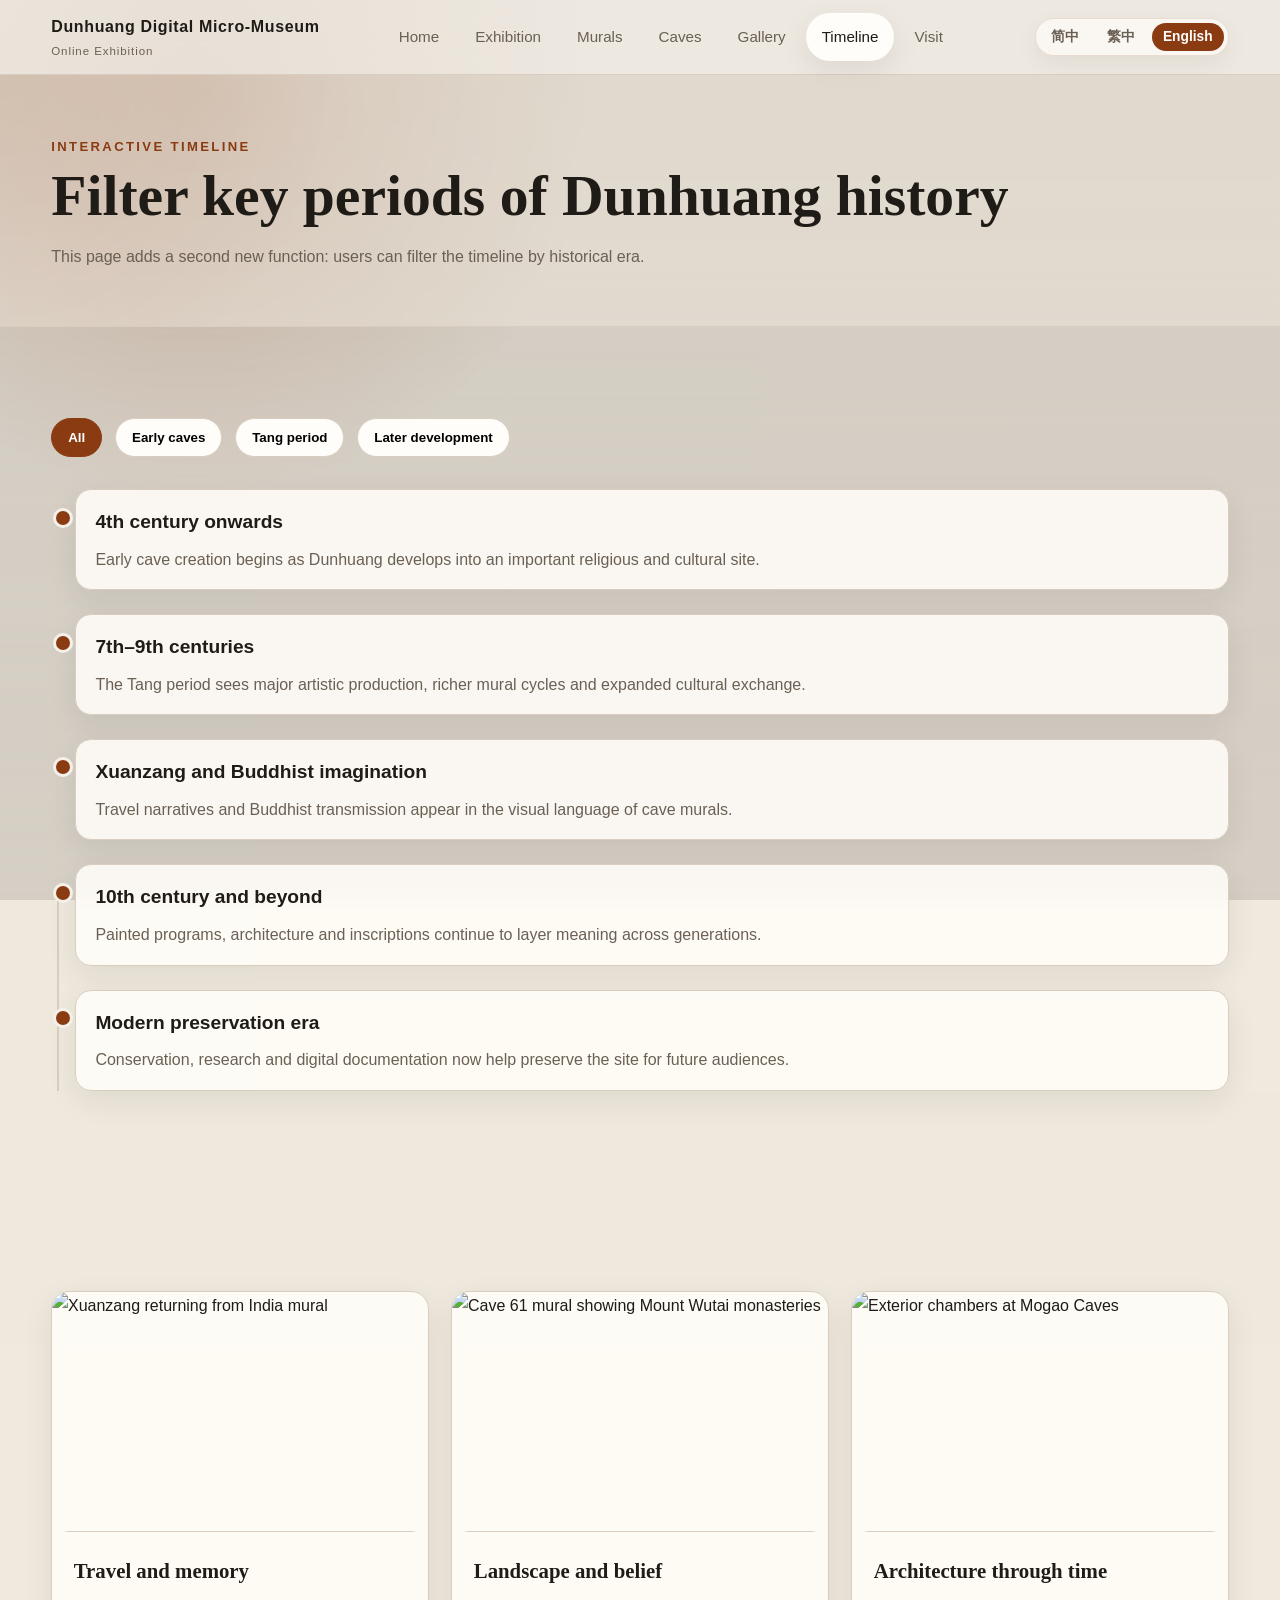
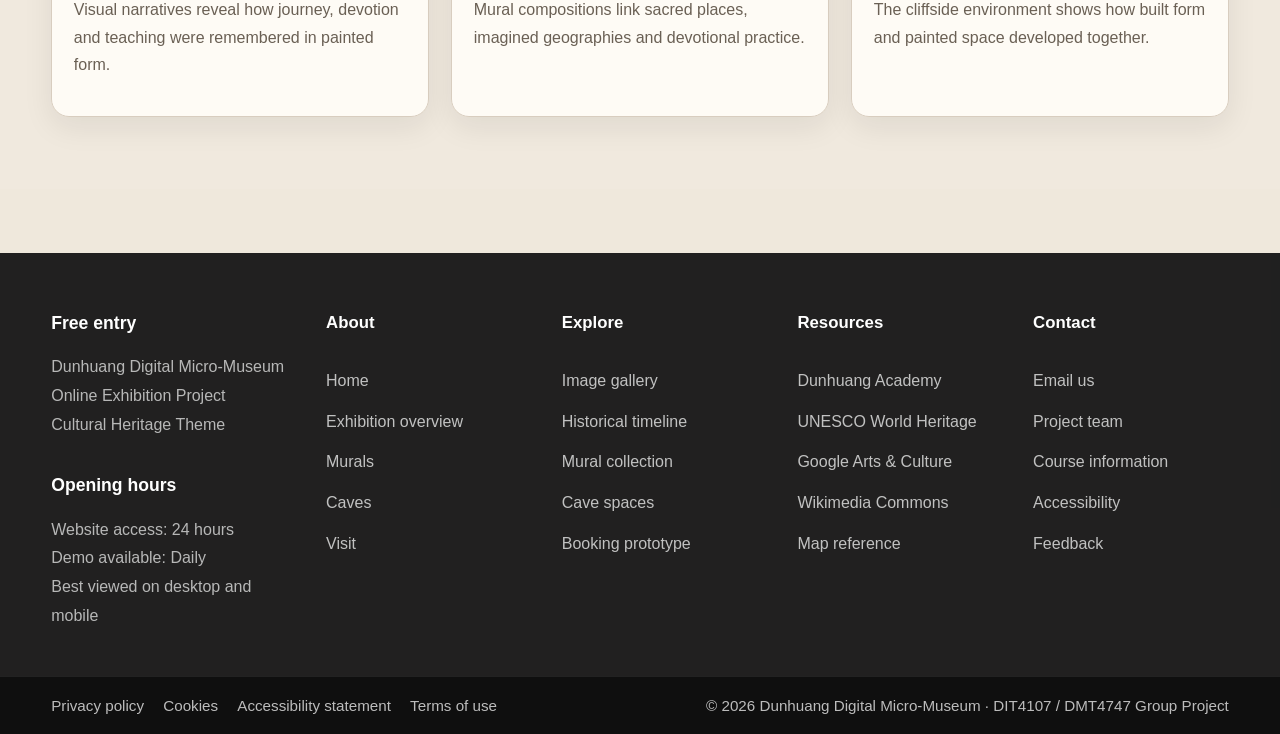
==== timeline.html @ 52dc7000 "Add files via upload" ====
<!DOCTYPE html>
<html lang="en">
<head>
  <meta charset="UTF-8">
  <meta name="viewport" content="width=device-width, initial-scale=1.0">
  <title>Timeline | Dunhuang Digital Micro-Museum</title>
  <meta name="description" content="Filterable timeline for Dunhuang and the Mogao Caves.">
  <link rel="stylesheet" href="styles.css">
</head>
<body class="page-timeline page-blur-bg">
  <header class="site-header"><div class="container header-inner"><a class="brand" href="index.html">Dunhuang Digital Micro-Museum<small>Online Exhibition</small></a><button class="nav-toggle" aria-label="Open menu">☰</button><nav class="site-nav" aria-label="Main navigation"><a href="index.html">Home</a><a href="exhibition.html">Exhibition</a><a href="murals.html">Murals</a><a href="caves.html">Caves</a><a href="gallery.html">Gallery</a><a href="timeline.html">Timeline</a><a href="visit.html">Visit</a></nav></div></header>

  <main>
    <section class="page-hero">
      <div class="container">
        <div class="kicker">Interactive Timeline</div>
        <h1>Filter key periods of Dunhuang history</h1>
        <p>This page adds a second new function: users can filter the timeline by historical era.</p>
      </div>
    </section>

    <section class="section">
      <div class="container">
        <div class="tab-bar reveal">
          <button class="tab-btn active" data-era-btn="all">All</button>
          <button class="tab-btn" data-era-btn="early">Early caves</button>
          <button class="tab-btn" data-era-btn="tang">Tang period</button>
          <button class="tab-btn" data-era-btn="later">Later development</button>
        </div>

        <div class="timeline">
          <article class="timeline-item reveal timeline-card" data-era="early">
            <h3>4th century onwards</h3>
            <p>Early cave creation begins as Dunhuang develops into an important religious and cultural site.</p>
          </article>
          <article class="timeline-item reveal timeline-card" data-era="tang">
            <h3>7th–9th centuries</h3>
            <p>The Tang period sees major artistic production, richer mural cycles and expanded cultural exchange.</p>
          </article>
          <article class="timeline-item reveal timeline-card" data-era="tang">
            <h3>Xuanzang and Buddhist imagination</h3>
            <p>Travel narratives and Buddhist transmission appear in the visual language of cave murals.</p>
          </article>
          <article class="timeline-item reveal timeline-card" data-era="later">
            <h3>10th century and beyond</h3>
            <p>Painted programs, architecture and inscriptions continue to layer meaning across generations.</p>
          </article>
          <article class="timeline-item reveal timeline-card" data-era="later">
            <h3>Modern preservation era</h3>
            <p>Conservation, research and digital documentation now help preserve the site for future audiences.</p>
          </article>
        </div>
      </div>
    </section>

    <section class="section">
      <div class="container card-grid">
        <article class="museum-card reveal">
          <img class="real-photo" src="https://commons.wikimedia.org/wiki/Special:FilePath/Eighth%20century%20Dunhuang%20cave%20mural%20depicting%20Xuanzang%20returning%20from%20India.jpg" alt="Xuanzang returning from India mural">
          <div class="card-body">
            <h3>Travel and memory</h3>
            <p>Visual narratives reveal how journey, devotion and teaching were remembered in painted form.</p>
          </div>
        </article>
        <article class="museum-card reveal">
          <img class="real-photo" src="https://commons.wikimedia.org/wiki/Special:FilePath/Mogao%20Cave%2061,%20painting%20of%20Mount%20Wutai%20monasteries.jpg" alt="Cave 61 mural showing Mount Wutai monasteries">
          <div class="card-body">
            <h3>Landscape and belief</h3>
            <p>Mural compositions link sacred places, imagined geographies and devotional practice.</p>
          </div>
        </article>
        <article class="museum-card reveal">
          <img class="real-photo" src="https://commons.wikimedia.org/wiki/Special:FilePath/Mogao%20Caves%20Exterior%20And%20Chambers.jpeg" alt="Exterior chambers at Mogao Caves">
          <div class="card-body">
            <h3>Architecture through time</h3>
            <p>The cliffside environment shows how built form and painted space developed together.</p>
          </div>
        </article>
      </div>
    </section>
  </main>

  <footer class="mega-footer"><div class="container mega-footer-grid"><div class="footer-info"><div class="footer-block"><h3>Free entry</h3><p>Dunhuang Digital Micro-Museum<br>Online Exhibition Project<br>Cultural Heritage Theme</p></div><div class="footer-block"><h3>Opening hours</h3><p>Website access: 24 hours<br>Demo available: Daily<br>Best viewed on desktop and mobile</p></div></div><div class="footer-column"><h4>About</h4><a href="index.html">Home</a><a href="exhibition.html">Exhibition overview</a><a href="murals.html">Murals</a><a href="caves.html">Caves</a><a href="visit.html">Visit</a></div><div class="footer-column"><h4>Explore</h4><a href="gallery.html">Image gallery</a><a href="timeline.html">Historical timeline</a><a href="murals.html">Mural collection</a><a href="caves.html">Cave spaces</a><a href="visit.html">Booking prototype</a></div><div class="footer-column"><h4>Resources</h4><a href="https://www.dha.ac.cn/" target="_blank" rel="noopener">Dunhuang Academy</a><a href="https://whc.unesco.org/en/list/440/" target="_blank" rel="noopener">UNESCO World Heritage</a><a href="https://artsandculture.google.com/" target="_blank" rel="noopener">Google Arts &amp; Culture</a><a href="https://commons.wikimedia.org/wiki/Mogao_Caves" target="_blank" rel="noopener">Wikimedia Commons</a><a href="https://www.google.com/maps" target="_blank" rel="noopener">Map reference</a></div><div class="footer-column"><h4>Contact</h4><a href="mailto:yourname@example.com">Email us</a><a href="#">Project team</a><a href="#">Course information</a><a href="#">Accessibility</a><a href="#">Feedback</a></div></div><div class="footer-bottom"><div class="container footer-bottom-inner"><div class="footer-bottom-links"><a href="#">Privacy policy</a><a href="#">Cookies</a><a href="#">Accessibility statement</a><a href="#">Terms of use</a></div><p>© 2026 Dunhuang Digital Micro-Museum · DIT4107 / DMT4747 Group Project</p></div></div></footer>

  <script src="main.js"></script>
</body>
</html>
---- styles.css ----
:root {
  --bg: #f5f1ea;
  --bg-soft: #efe8dc;
  --paper: #fffdf9;
  --text: #1f1b16;
  --muted: #6a6054;
  --line: #d8cdbf;
  --accent: #8a3b12;
  --accent-dark: #5e240b;
  --shadow: 0 10px 30px rgba(31, 27, 22, 0.08);
  --radius: 18px;
  --max: 1240px;
}

* { box-sizing: border-box; }
html { scroll-behavior: smooth; }
body {
  margin: 0;
  font-family: "Segoe UI", Arial, sans-serif;
  background: var(--bg);
  color: var(--text);
  line-height: 1.7;
}
img { max-width: 100%; display: block; }
a { color: inherit; text-decoration: none; }
.container { width: min(92%, var(--max)); margin: 0 auto; }
.kicker {
  text-transform: uppercase;
  letter-spacing: 0.18em;
  font-size: 0.82rem;
  color: var(--accent);
  font-weight: 700;
}
.section-title {
  margin: 0.4rem 0 1rem;
  font-size: clamp(1.8rem, 3.2vw, 2.8rem);
  line-height: 1.15;
  font-family: Georgia, "Times New Roman", serif;
}
.section-text { color: var(--muted); max-width: 760px; }

.site-header {
  position: sticky; top: 0; z-index: 1000;
  background: rgba(245, 241, 234, 0.94);
  backdrop-filter: blur(10px);
  border-bottom: 1px solid var(--line);
}
.header-inner {
  min-height: 74px; display: flex; align-items: center; justify-content: space-between; gap: 1rem;
}
.brand { font-weight: 700; letter-spacing: 0.04em; }
.brand small {
  display: block; color: var(--muted); font-weight: 500; letter-spacing: 0.08em; font-size: 0.72rem; margin-top: 0.1rem;
}
.nav-toggle {
  display: none; background: var(--paper); border: 1px solid var(--line); border-radius: 10px; padding: 0.6rem 0.75rem; cursor: pointer;
}
.site-nav { display: flex; align-items: center; gap: 0.35rem; flex-wrap: wrap; }
.site-nav a {
  padding: 0.72rem 0.95rem; border-radius: 999px; color: var(--muted); transition: 0.25s ease; font-size: 0.95rem;
}
.site-nav a:hover,
.site-nav a:focus,
.site-nav a.active { background: var(--paper); color: var(--text); box-shadow: var(--shadow); }

.hero {
  padding: 4.6rem 0 4rem;
  background: radial-gradient(circle at top right, rgba(138, 59, 18, 0.12), transparent 24%), linear-gradient(135deg, #f8f4ed 0%, #efe3d1 45%, #e5d2bf 100%);
  border-bottom: 1px solid var(--line);
}
.hero-grid { display: grid; grid-template-columns: 1.1fr 0.9fr; gap: 2rem; align-items: center; }
.hero-copy h1 {
  margin: 0.6rem 0 1rem; font-size: clamp(2.4rem, 5vw, 4.1rem); line-height: 1.02; font-family: Georgia, "Times New Roman", serif;
}
.hero-copy p { color: var(--muted); max-width: 700px; font-size: 1.06rem; }
.hero-actions { display: flex; flex-wrap: wrap; gap: 1rem; margin-top: 2rem; }
.btn {
  display: inline-flex; align-items: center; justify-content: center; padding: 0.92rem 1.35rem; border-radius: 999px; font-weight: 700; border: 1px solid transparent; transition: 0.25s ease; cursor: pointer;
}
.btn-primary { background: var(--accent); color: #fff; }
.btn-primary:hover, .btn-primary:focus { background: var(--accent-dark); transform: translateY(-2px); }
.btn-secondary { background: transparent; border-color: var(--text); }
.btn-secondary:hover, .btn-secondary:focus { background: var(--text); color: #fff; }
.hero-media {
  display: grid; gap: 1rem;
}
.hero-photo-card {
  background: var(--paper); border: 1px solid var(--line); border-radius: 24px; overflow: hidden; box-shadow: var(--shadow);
}
.hero-photo-card img { width: 100%; height: 460px; object-fit: cover; }
.hero-caption {
  padding: 0.95rem 1.1rem; color: var(--muted); font-size: 0.95rem; border-top: 1px solid var(--line);
}
.hero-mini-grid { display: grid; grid-template-columns: 1fr 1fr; gap: 1rem; }
.hero-mini-grid img { width: 100%; height: 160px; object-fit: cover; border-radius: 18px; border: 1px solid var(--line); box-shadow: var(--shadow); }

.page-hero {
  padding: 3.8rem 0 2.5rem;
  background: radial-gradient(circle at top left, rgba(138, 59, 18, 0.08), transparent 22%), var(--bg-soft);
  border-bottom: 1px solid var(--line);
}
.page-hero h1 {
  margin: 0.4rem 0 0.8rem; font-size: clamp(2.2rem, 4.6vw, 3.6rem); font-family: Georgia, "Times New Roman", serif; line-height: 1.08;
}
.page-hero p { max-width: 760px; color: var(--muted); }

.section { padding: 4.5rem 0; }
.card-grid { display: grid; grid-template-columns: repeat(3, 1fr); gap: 1.4rem; margin-top: 2rem; }
.museum-card {
  background: var(--paper); border: 1px solid var(--line); border-radius: var(--radius); overflow: hidden; box-shadow: var(--shadow); transition: 0.25s ease;
}
.museum-card:hover, .museum-card:focus-within { transform: translateY(-6px); }
.card-body { padding: 1.35rem; }
.card-body h3 { margin: 0 0 0.5rem; font-size: 1.3rem; font-family: Georgia, "Times New Roman", serif; }
.card-body p { margin: 0 0 1rem; color: var(--muted); }
.card-link { color: var(--accent); font-weight: 700; }
.real-photo {
  width: 100%; height: 240px; object-fit: cover; border-bottom: 1px solid var(--line);
}
.real-photo.tall { height: 320px; }

.editorial-grid { display: grid; grid-template-columns: 1fr 1fr; gap: 2rem; align-items: start; }
.panel {
  background: var(--paper); border: 1px solid var(--line); border-radius: var(--radius); padding: 1.5rem; box-shadow: var(--shadow);
}
.panel ul { margin: 1rem 0 0; padding-left: 1.1rem; }
.panel li { margin-bottom: 0.7rem; color: var(--muted); }
.panel-center {
  max-width: 900px;
  margin: 0 auto;
  text-align: center;
  padding: 2rem 2.5rem;
}

.panel-center .section-text {
  margin: 0 auto;
  max-width: 700px;
}
.feature-list { display: grid; grid-template-columns: repeat(2, 1fr); gap: 1rem; margin-top: 1.5rem; }
.feature-item { background: var(--paper); border: 1px solid var(--line); border-radius: 16px; padding: 1.2rem; }
.feature-item strong { display: block; margin-bottom: 0.4rem; }

.filter-bar, .tab-bar {
  display: flex; flex-wrap: wrap; gap: 0.8rem; margin: 1.2rem 0 2rem;
}
.filter-btn, .tab-btn {
  padding: 0.7rem 1rem; border-radius: 999px; border: 1px solid var(--line); background: var(--paper); cursor: pointer; font-weight: 700; transition: 0.25s ease;
}
.filter-btn:hover, .filter-btn:focus, .filter-btn.active,
.tab-btn:hover, .tab-btn:focus, .tab-btn.active {
  background: var(--accent); color: #fff; border-color: var(--accent);
}
.gallery-grid {
  display: grid; grid-template-columns: repeat(3, 1fr); gap: 1.4rem;
}
.gallery-item {
  background: var(--paper); border: 1px solid var(--line); border-radius: var(--radius); overflow: hidden; box-shadow: var(--shadow); transition: 0.25s ease;
}
.gallery-item.hide { display: none; }
.gallery-body { padding: 1.2rem; }
.gallery-meta { font-size: 0.9rem; color: var(--accent); font-weight: 700; }
.image-credit {
  margin-top: 0.7rem; font-size: 0.85rem; color: var(--muted);
}
.small-btn {
  display: inline-flex; margin-top: 0.9rem; padding: 0.65rem 0.9rem; border-radius: 999px; border: 1px solid var(--line); font-weight: 700; background: transparent; cursor: pointer;
}
.small-btn:hover, .small-btn:focus { background: var(--accent); color: #fff; border-color: var(--accent); }

.timeline {
  position: relative; margin-top: 2rem; padding-left: 1.5rem;
}
.timeline::before {
  content: ""; position: absolute; left: 0.35rem; top: 0; bottom: 0; width: 2px; background: var(--line);
}
.timeline-item {
  position: relative; margin-bottom: 1.5rem; background: var(--paper); border: 1px solid var(--line); border-radius: 16px; padding: 1rem 1rem 1rem 1.2rem; box-shadow: var(--shadow);
}
.timeline-item::before {
  content: ""; position: absolute; left: -1.42rem; top: 1.1rem; width: 14px; height: 14px; border-radius: 50%; background: var(--accent); border: 3px solid var(--bg);
}
.timeline-item h3 { margin: 0 0 0.45rem; font-size: 1.2rem; }
.timeline-item p { margin: 0; color: var(--muted); }
.timeline-card.hide { display: none; }

.schedule-grid { display: grid; grid-template-columns: repeat(2, 1fr); gap: 1.2rem; margin-top: 1.5rem; }
.schedule-card {
  background: var(--paper); border: 1px solid var(--line); border-radius: 18px; padding: 1.2rem; box-shadow: var(--shadow);
}
.schedule-card h3 { margin-top: 0; margin-bottom: 0.45rem; }
.schedule-card p { margin: 0.35rem 0; color: var(--muted); }

.visit-layout { display: grid; grid-template-columns: 1fr 1fr; gap: 1.5rem; margin-top: 2rem; }
.form-card, .info-card {
  background: var(--paper); border: 1px solid var(--line); border-radius: 20px; padding: 1.5rem; box-shadow: var(--shadow);
}
.form-grid { display: grid; gap: 1rem; }
.form-row { display: grid; gap: 0.45rem; }
.form-row label { font-weight: 700; }
.form-row input, .form-row select, .form-row textarea {
  width: 100%; padding: 0.9rem 1rem; border: 1px solid var(--line); border-radius: 14px; background: #fff; font: inherit;
}
.form-row input:focus, .form-row select:focus, .form-row textarea:focus {
  outline: none; border-color: var(--accent); box-shadow: 0 0 0 3px rgba(138, 59, 18, 0.12);
}
.form-note { font-size: 0.92rem; color: var(--muted); }
.form-status {
  margin-top: 1rem; padding: 0.85rem 1rem; border-radius: 14px; display: none;
}
.form-status.show { display: block; background: #efe9df; color: var(--accent-dark); border: 1px solid var(--line); }
.sub-panel {
  margin-top: 1.5rem; padding: 1rem 1.1rem; border-radius: 16px; background: var(--bg-soft); border: 1px solid var(--line);
}
.sub-panel h3 { margin-top: 0; margin-bottom: 0.5rem; font-family: Georgia, "Times New Roman", serif; }
.sub-panel p { margin: 0; color: var(--muted); }

.search-bar {
  display: flex; gap: 0.8rem; margin-bottom: 1.2rem; flex-wrap: wrap;
}
.search-bar input {
  flex: 1 1 260px; padding: 0.9rem 1rem; border: 1px solid var(--line); border-radius: 14px; background: #fff; font: inherit;
}
.search-bar input:focus {
  outline: none; border-color: var(--accent); box-shadow: 0 0 0 3px rgba(138, 59, 18, 0.12);
}

.lightbox {
  position: fixed; inset: 0; background: rgba(15, 15, 15, 0.88); display: none; align-items: center; justify-content: center; padding: 2rem; z-index: 2000;
}
.lightbox.show { display: flex; }
.lightbox-inner {
  max-width: 980px; width: 100%; background: #111; border-radius: 18px; overflow: hidden; box-shadow: 0 24px 60px rgba(0,0,0,0.35);
}
.lightbox img { width: 100%; max-height: 70vh; object-fit: contain; background: #111; }
.lightbox-caption {
  padding: 1rem 1.2rem; color: rgba(255,255,255,0.86); background: #181818;
}
.lightbox-close {
  position: absolute; top: 1rem; right: 1rem; border: 0; background: #fff; color: #111; width: 42px; height: 42px; border-radius: 50%; font-size: 1.2rem; cursor: pointer;
}

.reveal { opacity: 0; transform: translateY(30px); transition: 0.7s ease; }
.reveal.show { opacity: 1; transform: translateY(0); }
@keyframes floatCard { 0%,100% { transform: translateY(0); } 50% { transform: translateY(-8px); } }

.mega-footer {
  margin-top: 4rem; background: #181818; color: #f4f1ea;
}
.mega-footer a { color: rgba(255, 255, 255, 0.72); text-decoration: none; transition: 0.25s ease; }
.mega-footer a:hover, .mega-footer a:focus { color: #ffffff; }
.mega-footer-grid {
  display: grid; grid-template-columns: 1.2fr 1fr 1fr 1fr 1fr; gap: 2.5rem; padding: 3.5rem 0 2.8rem;
}
.footer-info { display: grid; gap: 2rem; }
.footer-block h3 { margin: 0 0 0.9rem; font-size: 1.1rem; color: #ffffff; font-weight: 700; }
.footer-block p { margin: 0; color: rgba(255, 255, 255, 0.68); line-height: 1.8; }
.footer-column h4 { margin: 0 0 1rem; font-size: 1.05rem; color: #ffffff; font-weight: 700; }
.footer-column { display: flex; flex-direction: column; gap: 0.85rem; }
.footer-bottom { border-top: 1px solid rgba(255, 255, 255, 0.08); background: #0f0f0f; }
.footer-bottom-inner { display: flex; justify-content: space-between; align-items: center; gap: 1rem; padding: 1rem 0; flex-wrap: wrap; }
.footer-bottom-links { display: flex; flex-wrap: wrap; gap: 1.2rem; }
.footer-bottom-links a, .footer-bottom p { color: rgba(255, 255, 255, 0.72); font-size: 0.95rem; }
.footer-bottom p { margin: 0; }

@media (max-width: 1100px) {
  .mega-footer-grid,
  .hero-grid,
  .editorial-grid,
  .visit-layout,
  .schedule-grid,
  .card-grid,
  .gallery-grid,
  .feature-list,
  .hero-mini-grid {
    grid-template-columns: 1fr;
  }
}

@media (max-width: 760px) {
  .nav-toggle { display: inline-flex; }
  .site-nav {
    position: absolute; top: 74px; left: 4%; right: 4%; display: none; flex-direction: column; align-items: stretch; padding: 0.8rem; background: var(--paper); border: 1px solid var(--line); border-radius: 18px; box-shadow: var(--shadow);
  }
  .site-nav.open { display: flex; }
  .site-nav a { border-radius: 12px; }
  .hero-copy h1 { font-size: 2.6rem; }
  .section { padding: 3.5rem 0; }
}

@media (max-width: 680px) {
  .mega-footer-grid { grid-template-columns: 1fr; gap: 2rem; }
  .footer-bottom-inner { flex-direction: column; align-items: flex-start; }
}
.showcase-dark {
  background: #050505;
  color: #fff;
  border-top: 1px solid rgba(255,255,255,0.08);
  border-bottom: 1px solid rgba(255,255,255,0.08);
}

.showcase-header {
  display: flex;
  justify-content: space-between;
  align-items: end;
  gap: 1rem;
  margin-bottom: 1.6rem;
}

.showcase-header h2 {
  margin: 0;
  font-size: clamp(2rem, 4vw, 3.2rem);
  line-height: 1.05;
  color: #fff;
  font-family: Georgia, "Times New Roman", serif;
}

.showcase-header a {
  color: rgba(255,255,255,0.88);
  font-weight: 700;
}

.bm-feature-stack {
  display: grid;
  gap: 1.25rem;
}

.bm-small-row {
  display: grid;
  grid-template-columns: 1fr 1fr;
  gap: 1.25rem;
}

.bm-card {
  display: grid;
  overflow: hidden;
  border: 1px solid rgba(255,255,255,0.12);
  background: #111;
  box-shadow: 0 20px 40px rgba(0,0,0,0.22);
}

.bm-card-large {
  grid-template-columns: 1.05fr 0.95fr;
  min-height: 360px;
}

.bm-card-small {
  grid-template-columns: 0.92fr 1.08fr;
  min-height: 240px;
}

.bm-card-copy {
  position: relative;
  padding: 2rem;
  display: flex;
  flex-direction: column;
  justify-content: space-between;
  gap: 1rem;
  background: linear-gradient(135deg, #b79261 0%, #c59f6a 100%);
  color: #171412;
  transition: background 0.35s ease, color 0.35s ease;
}

.bm-copy-dark {
  background: linear-gradient(135deg, #171717 0%, #202020 100%);
  color: #f2eee8;
}

.bm-card:hover .bm-card-copy,
.bm-card:focus-within .bm-card-copy {
  background: linear-gradient(135deg, #151515 0%, #232323 100%);
  color: #ecd7b8;
}

.bm-card-type {
  margin-bottom: 0.9rem;
  font-size: 0.8rem;
  letter-spacing: 0.14em;
  text-transform: uppercase;
  font-weight: 700;
}

.bm-card-title {
  margin: 0;
  font-size: clamp(1.8rem, 3.2vw, 3rem);
  line-height: 1.02;
  font-family: Georgia, "Times New Roman", serif;
}

.bm-card-small .bm-card-title {
  font-size: clamp(1.45rem, 2.4vw, 2.1rem);
}

.bm-card-copy p {
  margin: 0.95rem 0 0;
  max-width: 34rem;
  line-height: 1.7;
}

.bm-card-bottom {
  display: flex;
  justify-content: flex-start;
  align-items: end;
  gap: 1rem;
}

.bm-card-link {
  font-weight: 700;
}


.bm-card-image {
  position: relative;
  overflow: hidden;
  min-height: 100%;
}

.bm-card-image::after {
  content: "";
  position: absolute;
  inset: 0;
  background: linear-gradient(90deg, rgba(0,0,0,0.18), transparent 22%);
  pointer-events: none;
}

.bm-card-image img {
  width: 100%;
  height: 100%;
  object-fit: cover;
  transition: transform 0.7s ease, filter 0.35s ease;
}

.bm-card:hover .bm-card-image img,
.bm-card:focus-within .bm-card-image img {
  transform: scale(1.02);
  filter: saturate(1.02) contrast(1.02);
}

@media (max-width: 1100px) {
  .bm-card-large,
  .bm-card-small,
  .bm-small-row {
    grid-template-columns: 1fr;
  }

  .bm-card-large,
  .bm-card-small {
    min-height: auto;
  }
}

@media (max-width: 760px) {
  .showcase-header {
    flex-direction: column;
    align-items: flex-start;
  }

  .bm-card-copy {
    padding: 1.4rem;
  }

  .bm-card-badge {
    min-width: 72px;
    min-height: 72px;
    font-size: 0.75rem;
  }
}
.photo-feature-card {
  background: var(--paper);
  border: 1px solid var(--line);
  border-radius: 26px;
  overflow: hidden;
  box-shadow: var(--shadow);
  transition: transform 0.3s ease, box-shadow 0.3s ease;
}

.photo-feature-card:hover,
.photo-feature-card:focus-within {
  transform: translateY(-6px);
  box-shadow: 0 18px 40px rgba(31, 27, 22, 0.12);
}

.photo-feature-image-wrap {
  overflow: hidden;
  background: #ddd;
}

.photo-feature-image {
  width: 100%;
  height: 480px;
  object-fit: cover;
  display: block;
  transition: transform 0.7s ease, filter 0.35s ease;
}

.photo-feature-card:hover .photo-feature-image,
.photo-feature-card:focus-within .photo-feature-image {
  transform: scale(1.02);
  filter: saturate(1.03) contrast(1.03);
}

.photo-feature-caption {
  padding: 1rem 1.2rem 1.25rem;
  color: var(--muted);
  font-size: 0.98rem;
}

.museum-card-photo {
  overflow: hidden;
}

.card-media-photo {
  position: relative;
  overflow: hidden;
  min-height: 280px;
  background: #ddd;
}

.card-media-photo::after {
  content: "";
  position: absolute;
  inset: 0;
  background: linear-gradient(180deg, transparent 0%, rgba(0,0,0,0.04) 100%);
  pointer-events: none;
}

.real-card-photo {
  width: 100%;
  height: 320px;
  object-fit: cover;
  display: block;
  transition: transform 0.7s ease, filter 0.35s ease;
}

.museum-card:hover .real-card-photo,
.museum-card:focus-within .real-card-photo {
  transform: scale(1.05);
  filter: saturate(1.03) contrast(1.03);
}

@media (max-width: 960px) {
  .photo-feature-image {
    height: 340px;
  }

  .real-card-photo {
    height: 260px;
  }
}

@media (max-width: 760px) {
  .photo-feature-image {
    height: 260px;
  }

  .real-card-photo {
    height: 220px;
  }
}
/* =========================
   Clear image background for each page
   Put this at the END of styles.css
   ========================= */

body.page-blur-bg {
  position: relative;
  min-height: 100vh;
  background-color: #efe8dc;
  overflow-x: hidden;
}

body.page-blur-bg::before {
  content: "";
  position: fixed;
  inset: 0;
  z-index: 0;
  background-image: var(--page-bg-image);
  background-size: cover;
  background-position: center;
  background-repeat: no-repeat;
  background-attachment: fixed;
  filter: blur(4px) saturate(1.16) contrast(1.08) brightness(0.74);
  transform: scale(1.025);
  opacity: 1;
  pointer-events: none;
}

body.page-blur-bg::after {
  content: "";
  position: fixed;
  inset: 0;
  z-index: 1;
  background:
    linear-gradient(rgba(60, 42, 28, 0.18), rgba(60, 42, 28, 0.18)),
    radial-gradient(circle at 15% 10%, rgba(138, 59, 18, 0.28), transparent 30%),
    linear-gradient(180deg, rgba(245, 241, 234, 0.45), rgba(245, 241, 234, 0.68));
  pointer-events: none;
}

body.page-home {
  --page-bg-image: url("https://commons.wikimedia.org/wiki/Special:FilePath/Mogao%20Caves%20Exterior%20And%20Chambers.jpeg");
}

body.page-exhibition {
  --page-bg-image: url("https://commons.wikimedia.org/wiki/Special:FilePath/Mogao%20Cave%2061,%20painting%20of%20Mount%20Wutai%20monasteries.jpg");
}

body.page-murals {
  --page-bg-image: url("https://commons.wikimedia.org/wiki/Special:FilePath/Mogao%20Caves,%20cave%20159%20musicians.jpg");
}

body.page-caves {
  --page-bg-image: url("https://commons.wikimedia.org/wiki/Special:FilePath/Mogao%20Caves%20Exterior%20And%20Chambers.jpeg");
}

body.page-gallery {
  --page-bg-image: url("https://commons.wikimedia.org/wiki/Special:FilePath/Mural%20in%20275th%20Cave%20of%20Mogao%20Caves.png");
}

body.page-timeline {
  --page-bg-image: url("https://commons.wikimedia.org/wiki/Special:FilePath/Eighth%20century%20Dunhuang%20cave%20mural%20depicting%20Xuanzang%20returning%20from%20India.jpg");
}

body.page-visit {
  --page-bg-image: url("https://commons.wikimedia.org/wiki/Special:FilePath/Mural%20-%20Mogao%20Caves,%20Dunhuang.jpg");
}

.site-header,
main,
.mega-footer {
  position: relative;
  z-index: 2;
}

.lightbox { z-index: 3000; }

.hero,
.page-hero {
  background:
    radial-gradient(circle at top left, rgba(138, 59, 18, 0.10), transparent 26%),
    rgba(239, 232, 220, 0.52) !important;
  backdrop-filter: blur(3px);
}

.section {
  background: rgba(245, 241, 234, 0.10);
}

.panel,
.museum-card,
.gallery-item,
.schedule-card,
.form-card,
.info-card,
.timeline-item,
.photo-feature-card,
.hero-photo-card,
.feature-item,
.sub-panel {
  background: rgba(255, 253, 249, 0.88);
  backdrop-filter: blur(6px);
}

.site-header {
  background: rgba(245, 241, 234, 0.78);
  backdrop-filter: blur(14px);
}

.mega-footer {
  background: rgba(24, 24, 24, 0.96);
}

@media (max-width: 760px) {
  body.page-blur-bg::before {
    background-attachment: scroll;
    filter: blur(3px) saturate(1.12) brightness(0.74);
    transform: scale(1.02);
  }
}

/* =========================
   Image zoom hover effect for all pages
   Added: every main content image can enlarge smoothly on hover
   ========================= */

main img:not(#lightbox-img) {
  transition: transform 0.55s ease, filter 0.35s ease, box-shadow 0.35s ease;
  transform-origin: center center;
  will-change: transform;
}

/* keep zoomed images neat inside card-style containers */
.hero-photo-card,
.museum-card,
.gallery-item,
.photo-feature-image-wrap,
.bm-card-image,
.card-media-photo {
  overflow: hidden;
}

/* Hero large image */
.hero-photo-card:hover img,
.hero-photo-card:focus-within img {
  transform: scale(1.08);
  filter: saturate(1.08) contrast(1.05);
}

/* Hero two small images */
.hero-mini-grid img:hover,
.hero-mini-grid img:focus {
  transform: scale(1.08);
  filter: saturate(1.08) contrast(1.05);
  box-shadow: 0 18px 38px rgba(31, 27, 22, 0.18);
}

/* Normal cards, mural cards, cave cards and timeline image cards */
.museum-card:hover > img.real-photo,
.museum-card:focus-within > img.real-photo,
.gallery-item:hover > img.real-photo,
.gallery-item:focus-within > img.real-photo {
  transform: scale(1.08);
  filter: saturate(1.08) contrast(1.05);
}

/* Exhibition feature cards */
.photo-feature-card:hover .photo-feature-image,
.photo-feature-card:focus-within .photo-feature-image {
  transform: scale(1.08);
  filter: saturate(1.08) contrast(1.05);
}

/* Homepage British-Museum-style feature cards */
.bm-card:hover .bm-card-image img,
.bm-card:focus-within .bm-card-image img {
  transform: scale(1.08);
  filter: saturate(1.08) contrast(1.05);
}

/* Cards that use the newer real-card-photo class */
.museum-card:hover .real-card-photo,
.museum-card:focus-within .real-card-photo,
.card-media-photo:hover .real-card-photo,
.card-media-photo:focus-within .real-card-photo {
  transform: scale(1.08);
  filter: saturate(1.08) contrast(1.05);
}

/* Large standalone images inside panels */
.panel:hover img.real-photo,
.panel:focus-within img.real-photo {
  transform: scale(1.05);
  filter: saturate(1.06) contrast(1.04);
}

/* Lightbox image should stay stable */
.lightbox img,
.lightbox img:hover {
  transform: none !important;
  filter: none !important;
}

@media (prefers-reduced-motion: reduce) {
  main img:not(#lightbox-img),
  .hero-photo-card:hover img,
  .hero-mini-grid img:hover,
  .museum-card:hover > img.real-photo,
  .gallery-item:hover > img.real-photo,
  .photo-feature-card:hover .photo-feature-image,
  .bm-card:hover .bm-card-image img,
  .museum-card:hover .real-card-photo,
  .panel:hover img.real-photo {
    transition: none;
    transform: none;
  }
}


/* =========================
   Lightbox bug fix
   Keep Open image viewer centered on top of the page
   ========================= */
.lightbox {
  position: fixed !important;
  inset: 0 !important;
  z-index: 9999 !important;
  display: none;
  align-items: center;
  justify-content: center;
  padding: 2rem;
  background: rgba(15, 15, 15, 0.88);
}

.lightbox.show {
  display: flex !important;
}

.lightbox-inner {
  max-width: min(980px, 92vw);
  width: 100%;
  max-height: 88vh;
  overflow: hidden;
  border-radius: 18px;
  background: #111;
  box-shadow: 0 24px 60px rgba(0, 0, 0, 0.45);
}

.lightbox img {
  display: block;
  width: 100%;
  max-height: 74vh;
  object-fit: contain;
  background: #111;
}

.lightbox-close {
  position: fixed !important;
  top: 1.2rem;
  right: 1.2rem;
  z-index: 10000;
}

@media (max-width: 760px) {
  .lightbox {
    padding: 1rem;
  }

  .lightbox-inner {
    max-width: 94vw;
  }

  .lightbox img {
    max-height: 70vh;
  }
}

/* =========================
   Universal Open Image + Language Switcher
   ========================= */
.language-switcher {
  display: flex;
  align-items: center;
  gap: 0.35rem;
  margin-left: 0.8rem;
  padding: 0.25rem;
  border: 1px solid rgba(138, 59, 18, 0.14);
  border-radius: 999px;
  background: rgba(255, 253, 249, 0.72);
  box-shadow: 0 8px 24px rgba(31, 27, 22, 0.06);
}

.language-switcher button {
  border: 0;
  background: transparent;
  color: var(--muted);
  padding: 0.45rem 0.7rem;
  border-radius: 999px;
  cursor: pointer;
  font: inherit;
  font-size: 0.86rem;
  font-weight: 700;
  line-height: 1;
  transition: 0.2s ease;
}

.language-switcher button:hover,
.language-switcher button:focus {
  color: var(--accent);
  outline: none;
  background: rgba(138, 59, 18, 0.08);
}

.language-switcher button.active {
  color: #fff;
  background: var(--accent);
}

.image-open-wrap {
  position: relative;
  display: block;
  overflow: hidden;
  cursor: zoom-in;
  border-radius: inherit;
}

.hero-mini-grid .image-open-wrap {
  border-radius: 18px;
}

.panel .image-open-wrap {
  border-radius: 14px;
}

.image-open-wrap img {
  width: 100%;
}

.image-open-wrap:hover img,
.image-open-wrap:focus img,
.image-open-wrap:focus-within img {
  transform: scale(1.08);
  filter: saturate(1.08) contrast(1.05);
}

.image-open-wrap:focus {
  outline: 3px solid rgba(138, 59, 18, 0.35);
  outline-offset: 3px;
}

.image-open-badge {
  position: absolute;
  right: 0.75rem;
  bottom: 0.75rem;
  z-index: 4;
  display: inline-flex;
  align-items: center;
  justify-content: center;
  padding: 0.45rem 0.75rem;
  border-radius: 999px;
  background: rgba(255, 253, 249, 0.94);
  color: var(--accent-dark);
  border: 1px solid rgba(216, 205, 191, 0.9);
  box-shadow: 0 8px 22px rgba(31, 27, 22, 0.14);
  font-size: 0.78rem;
  font-weight: 800;
  line-height: 1;
  opacity: 0;
  transform: translateY(8px);
  transition: 0.25s ease;
  pointer-events: none;
}

.image-open-wrap:hover .image-open-badge,
.image-open-wrap:focus .image-open-badge,
.image-open-wrap:focus-within .image-open-badge {
  opacity: 1;
  transform: translateY(0);
}

.bm-card-image .image-open-wrap,
.bm-card-image .image-open-wrap img,
.card-media-photo .image-open-wrap,
.card-media-photo .image-open-wrap img,
.photo-feature-image-wrap .image-open-wrap,
.photo-feature-image-wrap .image-open-wrap img {
  width: 100%;
  height: 100%;
}

.lightbox-caption {
  min-height: 3.3rem;
}

body[data-language="zh-Hans"],
body[data-language="zh-Hant"] {
  font-family: "Microsoft YaHei", "PingFang SC", "Noto Sans CJK SC", "Segoe UI", Arial, sans-serif;
}

body[data-language="zh-Hans"] h1,
body[data-language="zh-Hans"] h2,
body[data-language="zh-Hans"] h3,
body[data-language="zh-Hant"] h1,
body[data-language="zh-Hant"] h2,
body[data-language="zh-Hant"] h3 {
  font-family: "Microsoft YaHei", "PingFang SC", "Noto Sans CJK SC", Georgia, serif;
  letter-spacing: 0.01em;
}

@media (max-width: 920px) {
  .language-switcher {
    width: 100%;
    justify-content: center;
    margin: 0.7rem 0 0;
    order: 4;
  }
}

@media (max-width: 760px) {
  .image-open-badge {
    opacity: 1;
    transform: none;
    right: 0.55rem;
    bottom: 0.55rem;
    font-size: 0.72rem;
  }
}
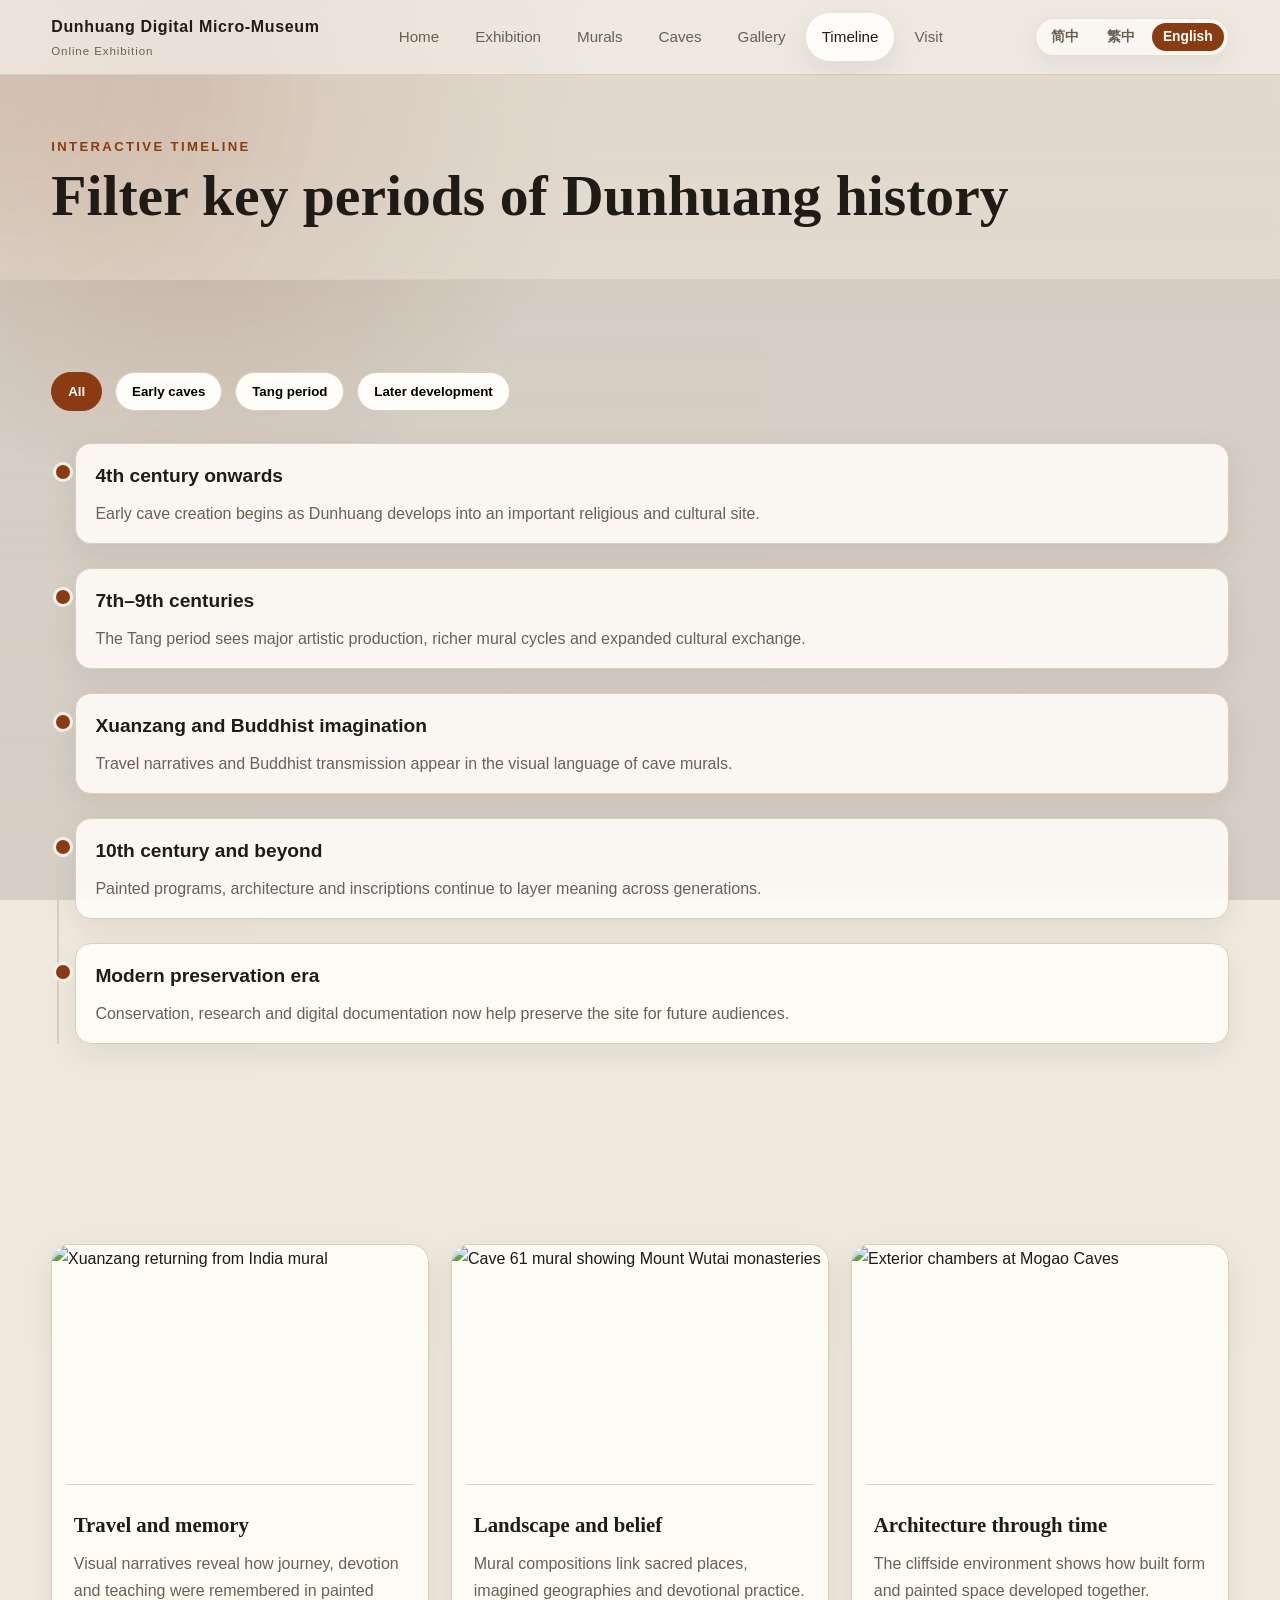
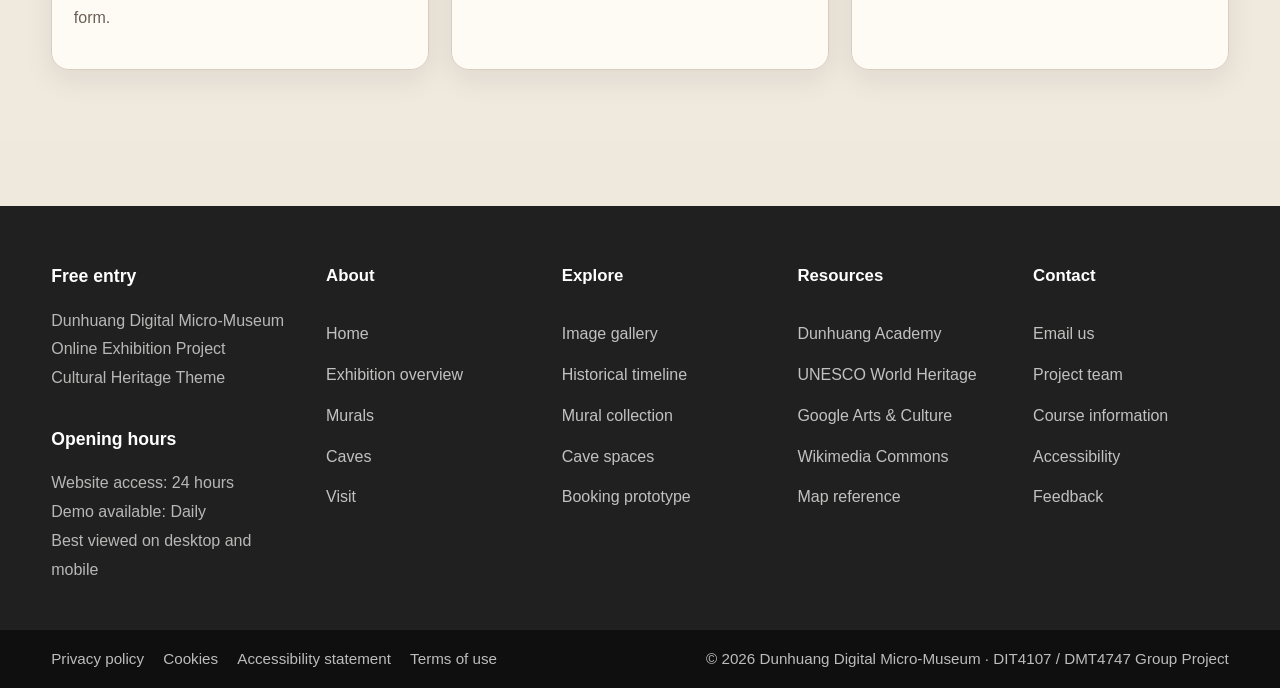
==== commit 2f0a805d: "Add files via upload" ====
--- a/timeline.html
+++ b/timeline.html
@@ -15,7 +15,6 @@
       <div class="container">
         <div class="kicker">Interactive Timeline</div>
         <h1>Filter key periods of Dunhuang history</h1>
-        <p>This page adds a second new function: users can filter the timeline by historical era.</p>
       </div>
     </section>
 
